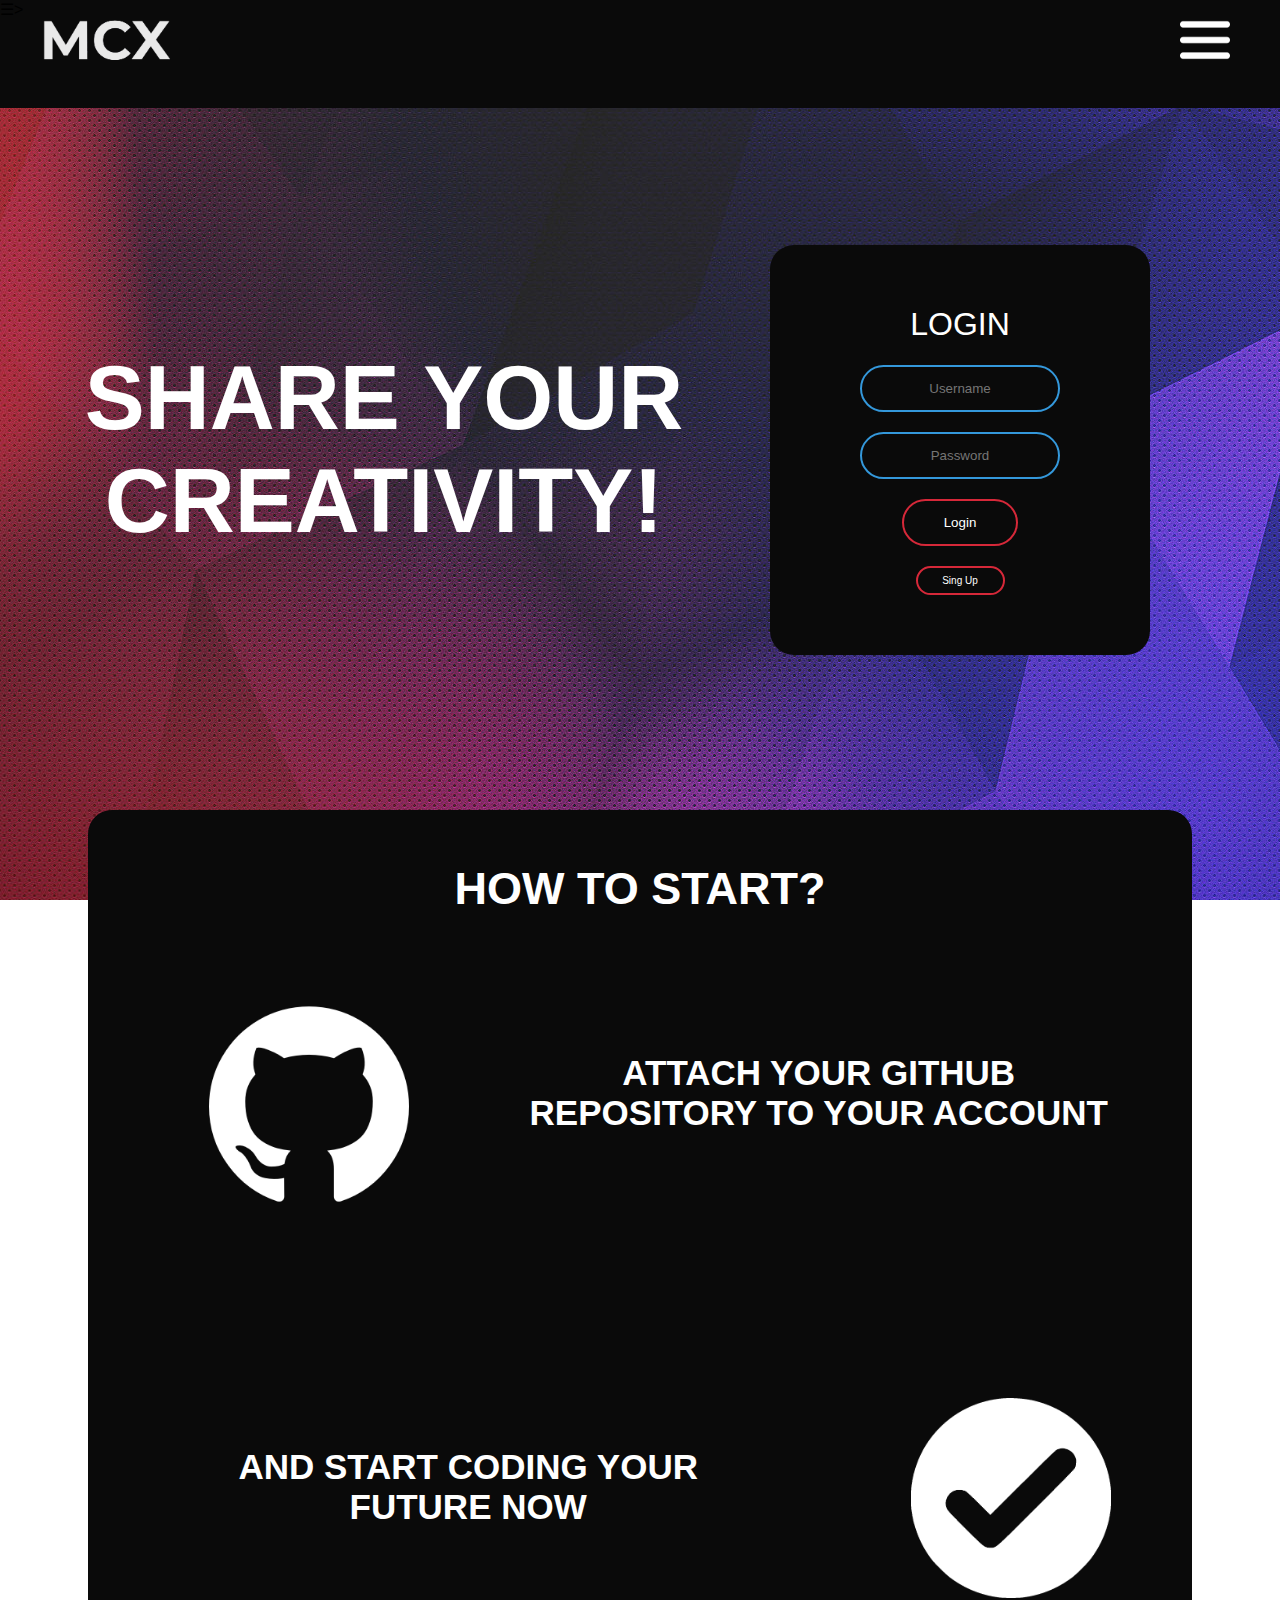
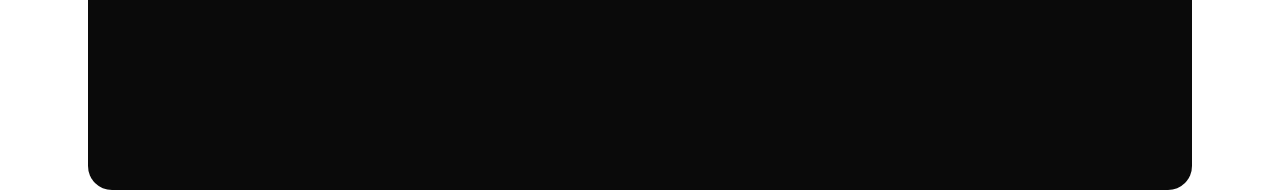
==== login.html @ c4032222 "Innit" ====
<html lang="pl">
<head>
    <meta charset="UTF-8">
    <meta http-equiv="X-UA-Compatible" content="IE=edge">
    <meta name="viewport" content="width=device-width, initial-scale=1.0">
    <link rel="stylesheet" href="style.css">
    <title>MCX Login</title>
    <style>
        body
{
    background-image: url(background.jpg);
    background-attachment: fixed;
    margin: 0;
    padding: 0;
    font-family: sans-serif;

    

}

.header
{
    background-color: #0a0a0a;
    height: 12%;
    width: 100%;
    z-index: 0;
    position: absolute;
}

.header img
{
    height: 80px;
    margin-left: 40px;
    position: absolute;
}

.box{
    width: 300px;
    /*height: 100%;*/
    top: 50%;
    left: 75%;
    position: absolute;
    padding: 40px;
    background: #0a0a0a;
    text-align: center;
    transform: translate(-50%,-50%);
    z-index: 1;
    border-radius: 24px;
}

.box h1{
  /*margin-top: 80%;*/
  color: white;
  text-transform: uppercase;
  font-weight: 500;

}

.box input[type = "text"],.box input[type = "password"]{
  border:0;
  background: none;
  display: block;
  margin: 20px auto;
  text-align: center;
  border: 2px solid #3498db;
  padding: 14px 10px;
  width: 200px;
  outline: none;
  color: white;
  border-radius: 24px;
  transition: 0.25s;
}

.box input[type = "text"]:focus,.box input[type = "password"]:focus{
  width: 280px;
  border-color: #D62839;
}

.box input[type = "submit"]{
  border:0;
  background: none;
  display: block;
  margin: 20px auto;
  text-align: center;
  border: 2px solid #D62839;
  padding: 14px 40px;
  outline: none;
  color: white;
  border-radius: 24px;
  transition: 0.25s;
  cursor: pointer;
}

.box input[type = "submit"]:hover{
  background: #D62839;
}

.box input[value = "Sing In"]
{
  font-size: 10px;
  padding: 7px 20px;
  border:0;
  background: none;
  display: block;
  margin: 20px auto;
  text-align: center;
  border: 2px solid #D62839;
  outline: none;
  color: white;
  border-radius: 24px;
  transition: 0.25s;
  cursor: pointer;

}

.box a
{
  font-size: 10px;
  padding: 7px 20px;
  border:0;
  background: none;
  display: block;
  margin: 20px auto;
  text-align: center;
  border: 2px solid #D62839;
  outline: none;
  color: white;
  border-radius: 24px;
  transition: 0.25s;
  cursor: pointer;
  width: 15%;
  text-decoration: none;
  }

.box a:focus{
  border-color: #D62839;
}

.box a:hover{
  background: #D62839;
}



#titleText
{
  /*margin-top: 80%;*/
  color: white;
  text-transform: uppercase;
  font-weight: 500;

  /*height: 100%;*/
  top: 50%;
  left: 30%;
  position: absolute;
  background: transparent;
  text-align: center;
  transform: translate(-50%,-50%);
  z-index: 1;
  font-size: 45px;
}

.main{
  width: 80%;
  height: 100%;
  top: 90%;
  left: 50%;
  position: absolute;
  padding: 40px;
  background: #0a0a0a;
  text-align: center;
  transform: translate(-50%);
  z-index: 1;
  border-radius: 24px;
}

.main h1
{
  /*margin-top: 80%;*/
  color: white;
  text-transform: uppercase;
  font-weight: 500px;

  /*height: 100%;*/
  top: 5%;
  left: 50%;
  position: absolute;
  background: transparent;
  text-align: center;
  transform: translate(-50%,-50%);
  z-index: 1;
  font-size: 45px;
}

  * {
    scrollbar-width: none;
    scrollbar-color: #8f54a0 #0a0a0a;
  }

  /* Chrome, Edge, and Safari */
  *::-webkit-scrollbar {
    width: 16px;
  }

  *::-webkit-scrollbar-track {
    background: #0a0a0a;
  }

  *::-webkit-scrollbar-thumb {
    background-color: #0a0a0a;
    border-radius: 10px;
    border: 3px solid #3498db;
  }

  .main .github
  {
    position: absolute;
    top: 30%;
    left: 50%;
    transform: translate(-50%,-50%);
    width: 100%;
  }

  .main .done
  {
    top: 60%;
    width: 100%;
    position: absolute;
  }

  .main img
  {
    width: 200px;
    position: relative;
  }

  .main .github img
  {
    left: -30%;
  }

  .main .done img
  {
    left: 30%;
  }

  .main .github h2
  {
    /*margin-top: 80%;*/
    color: white;
    text-transform: uppercase;
    font-weight: 500px;
  
    /*height: 100%;*/
    top: 10%;
    left: 40%;
    position: absolute;
    background: transparent;
    text-align: center;
    z-index: 1;
    font-size: 35px;
  
  }

  .main .done h2
  {
    /*margin-top: 80%;*/
    color: white;
    text-transform: uppercase;
    font-weight: 500px;
  
    /*height: 100%;*/
    top: 10%;
    left: 10%;
    position: absolute;
    background: transparent;
    text-align: center;
    z-index: 1;
    font-size: 35px;
  
  }

  .sidenav {
  height: 100%;
  width: 0;
  position: fixed;
  z-index: 10;
  top: 0;
  right: 0;
  background-color: #0a0a0a;
  overflow-x: hidden;
  transition: 0.5s;
  padding-top: 60px;
}

.sidenav a {
  padding: 8px 8px 8px 32px;
  text-decoration: none;
  font-size: 25px;
  color: #3498db;
  display: block;
  transition: 0.3s;
}

.sidenav a:hover {
  color: #D62839;
}

.sidenav .closebtn {
  position: absolute;
  top: 0;
  right: 25px;
  font-size: 36px;
  margin-left: 50px;
}

@media screen and (max-height: 450px) {
  .sidenav {padding-top: 15px;}
  .sidenav a {font-size: 18px;}
}
    </style>
</head>
<body>
    
  <div id="mySidenav" class="sidenav">
    <a href="javascript:void(0)" class="closebtn" onclick="closeNav()">&times;</a>
    <a href="login.html">Home</a>
    <a href="#">Profile</a>
    <a href="#">About</a>
    <a href="#">Contact</a>
  </div>

    <div class="header">
        <a href="/login.html"><img src="LogoTrans.png" alt="Logo"></a>
        <div>

        </div>
        <img style="
            height: 50px;
            padding: 15px;
            padding-right: 40px;
            right: 10px;    
        " src="menu.png" alt="menu icon" onclick="openNav()">&#9776;>
    </div>
    
    <form class="box" method="post">

        <h1>Login</h1>
        <input type="text" name="" placeholder="Username">
        <input type="password" name="" placeholder="Password">
        <input type="submit" name="" value="Login" action="login.html">
        <a href="SignIn.html">Sing Up</a>
        
    </form>

    <div id="titleText">
        <h1>Share your<br>creativity!</h1>        
    </div>

    <div class="main">
        <h1>HOW TO START?</h1>
        <div class="github">
            <img src="github.png" alt="github">
            <h2>Attach your github <br>repository to your account</h2>
        </div>

        <div class="done">
            <img src="0d3d440a579dc494bd65c1ae93056f71.png" alt="github">
            <h2>and start coding your <br>future now</h2>
        </div>

    </div>

    <script>
      function openNav() {
        document.getElementById("mySidenav").style.width = "250px";
      }

      function closeNav() {
        document.getElementById("mySidenav").style.width = "0";
      }
    </script>
</body>
</html>
---- style.css ----
body
{
    background-image: url(background.jpg);
    background-attachment: fixed;
    margin: 0;
    padding: 0;
    font-family: sans-serif;

    

}

.header
{
    background-color: #0a0a0a;
    height: 12%;
    width: 100%;
    z-index: 0;
    position: absolute;
}

.header img
{
    height: 80px;
    margin-left: 40px;
    position: absolute;
}

.box{
    width: 300px;
    /*height: 100%;*/
    top: 50%;
    left: 75%;
    position: absolute;
    padding: 40px;
    background: #0a0a0a;
    text-align: center;
    transform: translate(-50%,-50%);
    z-index: 1;
    border-radius: 24px;
}

.box h1{
  /*margin-top: 80%;*/
  color: white;
  text-transform: uppercase;
  font-weight: 500;

}

.box input[type = "text"],.box input[type = "password"]{
  border:0;
  background: none;
  display: block;
  margin: 20px auto;
  text-align: center;
  border: 2px solid #3498db;
  padding: 14px 10px;
  width: 200px;
  outline: none;
  color: white;
  border-radius: 24px;
  transition: 0.25s;
}

.box input[type = "text"]:focus,.box input[type = "password"]:focus{
  width: 280px;
  border-color: #D62839;
}

.box input[type = "submit"]{
  border:0;
  background: none;
  display: block;
  margin: 20px auto;
  text-align: center;
  border: 2px solid #D62839;
  padding: 14px 40px;
  outline: none;
  color: white;
  border-radius: 24px;
  transition: 0.25s;
  cursor: pointer;
}

.box input[type = "submit"]:hover{
  background: #D62839;
}

.box input[value = "Sing In"]
{
  font-size: 10px;
  padding: 7px 20px;
  border:0;
  background: none;
  display: block;
  margin: 20px auto;
  text-align: center;
  border: 2px solid #D62839;
  outline: none;
  color: white;
  border-radius: 24px;
  transition: 0.25s;
  cursor: pointer;

}

.box a
{
  font-size: 10px;
  padding: 7px 20px;
  border:0;
  background: none;
  display: block;
  margin: 20px auto;
  text-align: center;
  border: 2px solid #D62839;
  outline: none;
  color: white;
  border-radius: 24px;
  transition: 0.25s;
  cursor: pointer;
  width: 15%;
  text-decoration: none;
  }

.box a:focus{
  border-color: #D62839;
}

.box a:hover{
  background: #D62839;
}



#titleText
{
  /*margin-top: 80%;*/
  color: white;
  text-transform: uppercase;
  font-weight: 500;

  /*height: 100%;*/
  top: 50%;
  left: 30%;
  position: absolute;
  background: transparent;
  text-align: center;
  transform: translate(-50%,-50%);
  z-index: 1;
  font-size: 45px;
}

.main{
  width: 80%;
  height: 100%;
  top: 90%;
  left: 50%;
  position: absolute;
  padding: 40px;
  background: #0a0a0a;
  text-align: center;
  transform: translate(-50%);
  z-index: 1;
  border-radius: 24px;
}

.main h1
{
  /*margin-top: 80%;*/
  color: white;
  text-transform: uppercase;
  font-weight: 500px;

  /*height: 100%;*/
  top: 5%;
  left: 50%;
  position: absolute;
  background: transparent;
  text-align: center;
  transform: translate(-50%,-50%);
  z-index: 1;
  font-size: 45px;
}

/* *::-webkit-scrollbar-track {
  -webkit-box-shadow: inset 0 0 6px rgba(0, 0, 0, 0.3);
  background-color: transparent;
}

*::-webkit-scrollbar {
  width: 16px;
  background-color: transparent;
}

*::-webkit-scrollbar-thumb {
  background-color: #000000;
} */

/* ===== Scrollbar CSS ===== */
  /* Firefox */
  * {
    scrollbar-width: none;
    scrollbar-color: #8f54a0 #0a0a0a;
  }

  /* Chrome, Edge, and Safari */
  *::-webkit-scrollbar {
    width: 16px;
  }

  *::-webkit-scrollbar-track {
    background: #0a0a0a;
  }

  *::-webkit-scrollbar-thumb {
    background-color: #0a0a0a;
    border-radius: 10px;
    border: 3px solid #3498db;
  }

  .main .github
  {
    position: absolute;
    top: 30%;
    left: 50%;
    transform: translate(-50%,-50%);
    width: 100%;
  }

  .main .done
  {
    top: 60%;
    width: 100%;
    position: absolute;
  }

  .main img
  {
    width: 200px;
    position: relative;
  }

  .main .github img
  {
    left: -30%;
  }

  .main .done img
  {
    left: 30%;
  }

  .main .github h2
  {
    /*margin-top: 80%;*/
    color: white;
    text-transform: uppercase;
    font-weight: 500px;
  
    /*height: 100%;*/
    top: 10%;
    left: 40%;
    position: absolute;
    background: transparent;
    text-align: center;
    z-index: 1;
    font-size: 35px;
  
  }

  .main .done h2
  {
    /*margin-top: 80%;*/
    color: white;
    text-transform: uppercase;
    font-weight: 500px;
  
    /*height: 100%;*/
    top: 10%;
    left: 10%;
    position: absolute;
    background: transparent;
    text-align: center;
    z-index: 1;
    font-size: 35px;
  
  }
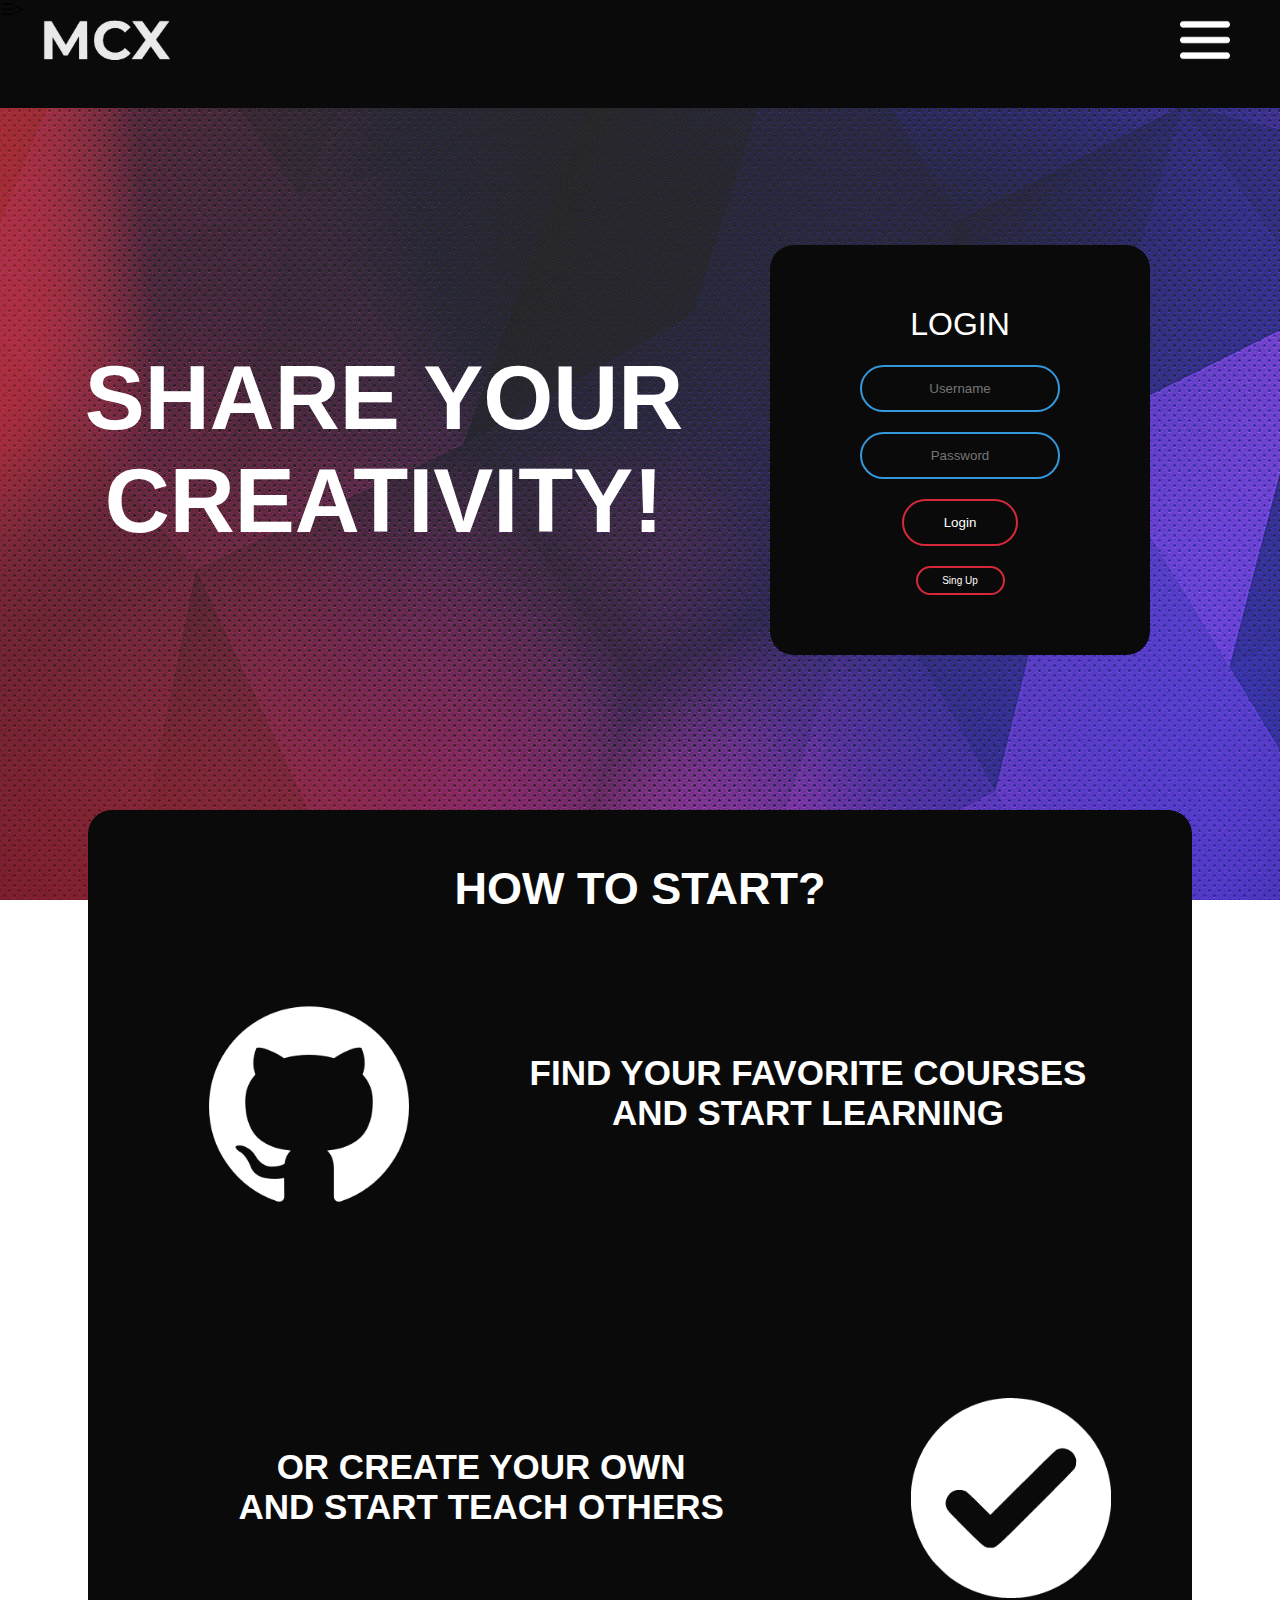
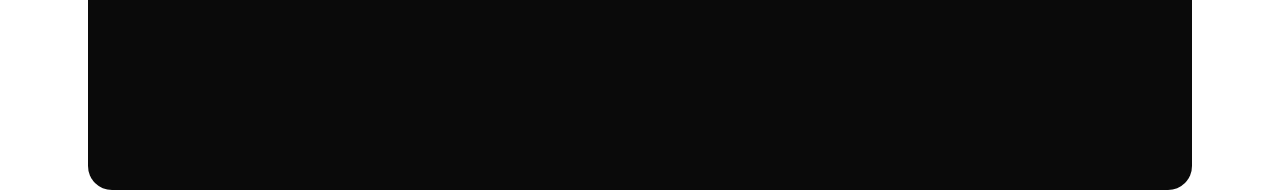
==== commit c4ca8834: "m update" ====
--- a/login.html
+++ b/login.html
@@ -343,12 +343,12 @@
         " src="menu.png" alt="menu icon" onclick="openNav()">&#9776;>
     </div>
     
-    <form class="box" method="post">
+    <form class="box" method="post" action="index.html">
 
         <h1>Login</h1>
         <input type="text" name="" placeholder="Username">
         <input type="password" name="" placeholder="Password">
-        <input type="submit" name="" value="Login" action="login.html">
+        <input type="submit" name="" value="Login">
         <a href="SignIn.html">Sing Up</a>
         
     </form>
@@ -361,12 +361,12 @@
         <h1>HOW TO START?</h1>
         <div class="github">
             <img src="github.png" alt="github">
-            <h2>Attach your github <br>repository to your account</h2>
+            <h2>Find your favorite courses <br>and start learning</h2>
         </div>
 
         <div class="done">
             <img src="0d3d440a579dc494bd65c1ae93056f71.png" alt="github">
-            <h2>and start coding your <br>future now</h2>
+            <h2>or create your own <br>and start teach others</h2>
         </div>
 
     </div>
@@ -379,6 +379,11 @@
       function closeNav() {
         document.getElementById("mySidenav").style.width = "0";
       }
+
+      function goToMainpage()
+      {
+
+      }
     </script>
 </body>
 </html>